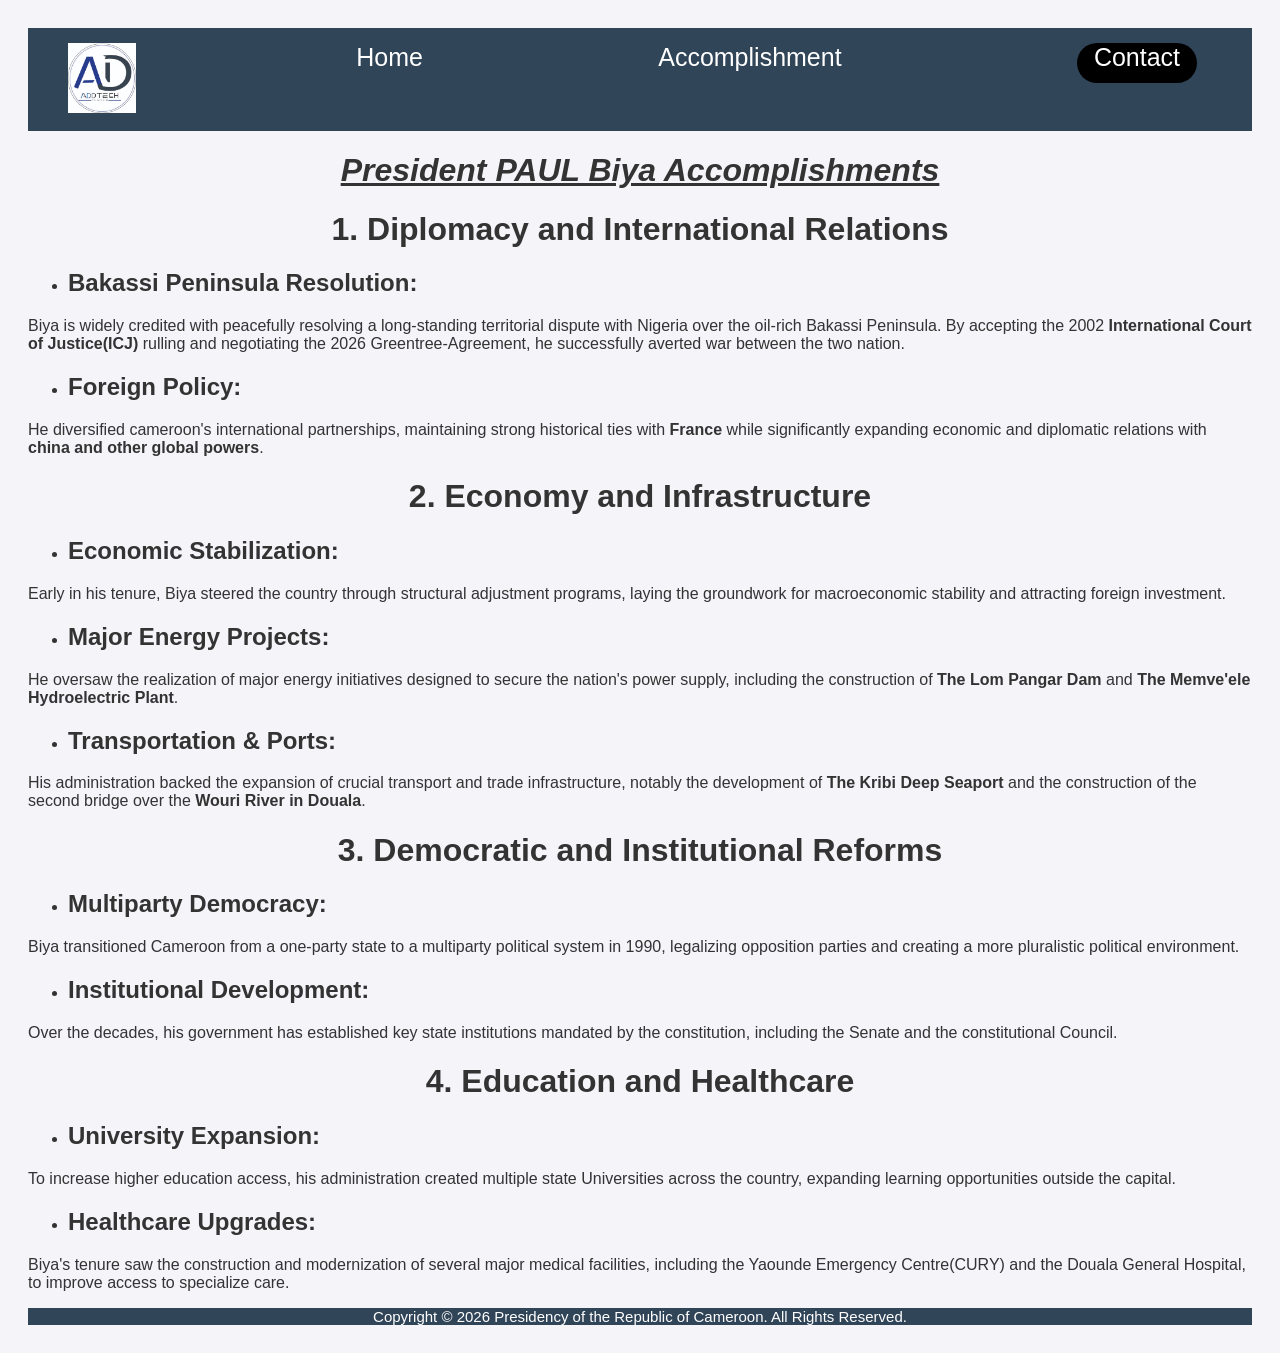
==== acco.html @ 5e07b2d7 "Pul biya documentation" ====
<!DOCTYPE html>
<html lang="en">
<head>
    <meta charset="UTF-8">
    <meta name="viewport" content="width=device-width, initial-scale=1.0">
    <title>Gasien Ferdinand</title>
    <link rel="stylesheet" href="style.css">
</head>
<body>
    <header>
    <nav class="boy">
            <div class="logo">
    <img src="LOGO.jpg" alt="logo">
</div>
            <a href="Paul.html">Home</a>
              <a href="acco.html">Accomplishment</a>
                    <a href="contact.html" class="contact-btn">Contact</a>
        </nav>
    </header>
    <body>
  <i> <u><h1>President PAUL Biya Accomplishments</h1></u> </i>
    <h1>1. Diplomacy and International Relations </h1>
    <ul>
        <li><h2>Bakassi Peninsula Resolution:</h2></li>
    </ul>
    <p>Biya is widely credited with peacefully resolving a long-standing territorial dispute with Nigeria over the oil-rich
        Bakassi Peninsula. By accepting the 2002 <b>International Court of Justice(ICJ)</b> rulling and negotiating the 2026 Greentree-Agreement, he successfully
        averted war between the two nation.
    </p>
    <ul>
        <li> <h2>Foreign Policy:</h2></li>
    </ul>
    <p>He diversified cameroon's international partnerships, maintaining strong historical ties with<b> France</b> while significantly expanding economic
        and diplomatic relations with <b>china and other global powers</b>.
    </p>
    <h1>2. Economy and Infrastructure</h1>
     <ul>
        <li> <h2>Economic Stabilization:</h2></li>
    </ul>
    <p>Early in his tenure, Biya steered the country through structural adjustment programs, laying the groundwork for 
        macroeconomic stability and attracting foreign investment.
    </p>
     <ul>
        <li> <h2>Major Energy Projects:</h2></li>
    </ul>
    <p>He oversaw the realization of major energy initiatives designed to secure the  nation's power supply, including the construction of <b>The Lom Pangar Dam</b>
        and <b>The Memve'ele Hydroelectric Plant</b>.
    </p>
     <ul>
        <li> <h2>Transportation & Ports:</h2></li>
    </ul>
    <p>His administration backed the expansion of crucial transport and trade infrastructure, notably the development of <b> The Kribi Deep Seaport</b>
        and the construction of the second bridge over the <b> Wouri River in Douala</b>.
    </p>
    <h1>3. Democratic and Institutional Reforms</h1>
     <ul>
        <li> <h2>Multiparty Democracy:</h2></li>
    </ul>
    <p>Biya transitioned Cameroon from a one-party state to a multiparty political system in 1990, legalizing opposition parties 
        and creating a more pluralistic political environment.
    </p>
     <ul>
        <li> <h2>Institutional Development:</h2></li>
    </ul>
    <p>Over the decades, his government has established key state institutions mandated by the constitution, including the Senate
        and the constitutional Council.
    </p>
    <h1>4. Education and Healthcare</h1>
     <ul>
        <li> <h2>University Expansion:</h2></li>
    </ul>
    <p>To increase higher education access, his administration created multiple state Universities across the country, expanding learning
        opportunities outside the capital.
    </p>
     <ul>
        <li> <h2>Healthcare Upgrades:</h2></li>
    </ul>
    <p>Biya's tenure saw the construction and modernization of several major medical facilities, including the Yaounde Emergency Centre(CURY)
        and the Douala General Hospital, to improve access to specialize care.
    </p>
     <footer>
        Copyright © 2026 Presidency of the Republic of Cameroon. All Rights Reserved.
    </footer>
    </body>
    </html>
---- style.css ----
body{
    padding: 20px;
    color: #333333;
     background-color: #f4f4f9;
    font-family: Arial, Helvetica, sans-serif
}
/* start of all the header */
.boy{
     display: flex;
    justify-content: space-between;
    padding: 15px 40px;
    position: sticky;
    top: 0;
}
.logo img{
    height: 70px;
    width: auto;
}
nav a {
    margin: 0 15px;
    text-decoration: none;
    color: white;
     font-size: 25px;
   
}
nav a:hover{
    color: #4bb761;
}
header{
   text-align: center;
   justify-content: space-between;
    font-size: 15px;
    color: white;
      background-color: rgb(49, 69, 88);
}
/* end of head */
h1{
    text-align: center;
}

footer{
    text-align: center;
    font-size: 15px;
     background-color: rgb(49, 69, 88);
    color: white;
}
/*for the contact */
.contact-container{
    display: flex;
    gap: 40px;
    background: white;
    padding: 40px;
    border-radius: 20px;
    box-shadow: 0 10px 30px rgba(0, 0, 0, 0.08);
    width: 850px;
}
.contact-info{
    flex: 1;
}
.contact-info h2{
    margin-bottom: 10px;
    color: #111827;
}
.contact-info p{
    color: #6b7280;
}
.info-box{
    margin-top: 30px;
    line-height: 2;
}
.contact-form{
    flex: 1;
    display: flex;
    flex-direction: column;
}
.contact-form input,
.contact-textarea{
    margin-bottom: 15px;
    padding: 14px;
    border: 1px solid #d1d5db;
    border-radius: 10px;
    outline: none;
    font-size: 15px;
}
.contact-form input:focus,
.contact-form textarea:focus{
    border-color: #2563eb;
}
.contact-form button{
    padding: 14px;
    background: #2563eb;
    color: white;
    border: none;
    border-radius: 10px;
    cursor: pointer;
    transition: 0.3s;
}
.contact-form button:hover{
    background: #1d4ed8;
}
/* what make it black */
.contact-btn{
    text-decoration: none;
    background: black;
    color: white;
  width: 120px;
  height: 40px;
    border-radius: 30px;
}
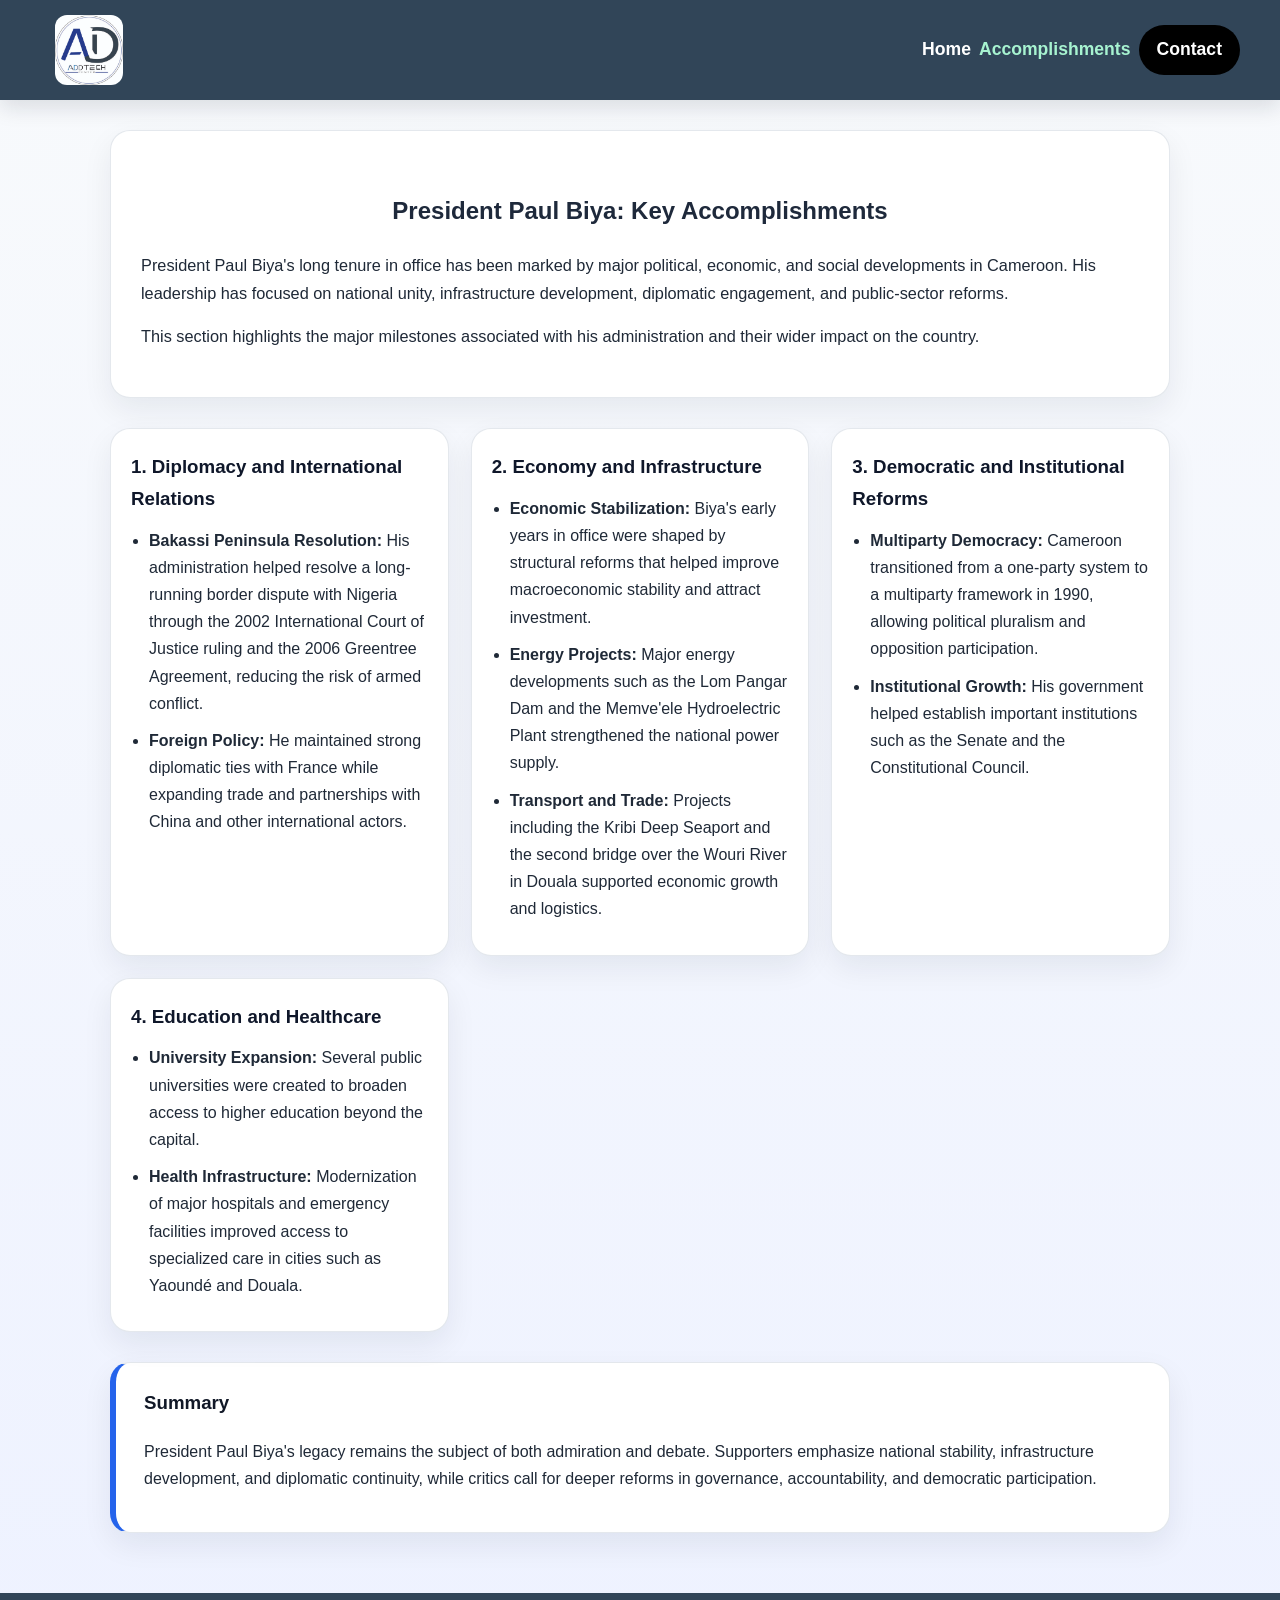
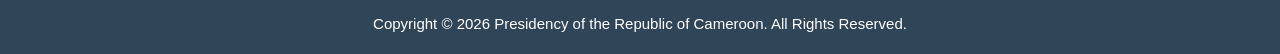
==== commit 0351336f: "Improve site pages and mobile responsiveness Co-authored-by: Copilot <223556219+Copilot@users.norepl" ====
--- a/acco.html
+++ b/acco.html
@@ -3,83 +3,74 @@
 <head>
     <meta charset="UTF-8">
     <meta name="viewport" content="width=device-width, initial-scale=1.0">
-    <title>Gasien Ferdinand</title>
+    <meta name="description" content="An overview of major milestones associated with Paul Biya's administration in Cameroon.">
+    <title>Paul Biya | Accomplishments</title>
     <link rel="stylesheet" href="style.css">
 </head>
 <body>
     <header>
-    <nav class="boy">
-            <div class="logo">
-    <img src="LOGO.jpg" alt="logo">
-</div>
-            <a href="Paul.html">Home</a>
-              <a href="acco.html">Accomplishment</a>
-                    <a href="contact.html" class="contact-btn">Contact</a>
+        <nav class="boy" aria-label="Main navigation">
+            <a class="logo" href="index.html" aria-label="Home">
+                <img src="LOGO.jpg" alt="Cameroon presidency logo">
+            </a>
+            <div class="nav-links">
+                <a href="index.html">Home</a>
+                <a href="acco.html" aria-current="page">Accomplishments</a>
+                <a href="contact.html" class="contact-btn">Contact</a>
+            </div>
         </nav>
     </header>
-    <body>
-  <i> <u><h1>President PAUL Biya Accomplishments</h1></u> </i>
-    <h1>1. Diplomacy and International Relations </h1>
-    <ul>
-        <li><h2>Bakassi Peninsula Resolution:</h2></li>
-    </ul>
-    <p>Biya is widely credited with peacefully resolving a long-standing territorial dispute with Nigeria over the oil-rich
-        Bakassi Peninsula. By accepting the 2002 <b>International Court of Justice(ICJ)</b> rulling and negotiating the 2026 Greentree-Agreement, he successfully
-        averted war between the two nation.
-    </p>
-    <ul>
-        <li> <h2>Foreign Policy:</h2></li>
-    </ul>
-    <p>He diversified cameroon's international partnerships, maintaining strong historical ties with<b> France</b> while significantly expanding economic
-        and diplomatic relations with <b>china and other global powers</b>.
-    </p>
-    <h1>2. Economy and Infrastructure</h1>
-     <ul>
-        <li> <h2>Economic Stabilization:</h2></li>
-    </ul>
-    <p>Early in his tenure, Biya steered the country through structural adjustment programs, laying the groundwork for 
-        macroeconomic stability and attracting foreign investment.
-    </p>
-     <ul>
-        <li> <h2>Major Energy Projects:</h2></li>
-    </ul>
-    <p>He oversaw the realization of major energy initiatives designed to secure the  nation's power supply, including the construction of <b>The Lom Pangar Dam</b>
-        and <b>The Memve'ele Hydroelectric Plant</b>.
-    </p>
-     <ul>
-        <li> <h2>Transportation & Ports:</h2></li>
-    </ul>
-    <p>His administration backed the expansion of crucial transport and trade infrastructure, notably the development of <b> The Kribi Deep Seaport</b>
-        and the construction of the second bridge over the <b> Wouri River in Douala</b>.
-    </p>
-    <h1>3. Democratic and Institutional Reforms</h1>
-     <ul>
-        <li> <h2>Multiparty Democracy:</h2></li>
-    </ul>
-    <p>Biya transitioned Cameroon from a one-party state to a multiparty political system in 1990, legalizing opposition parties 
-        and creating a more pluralistic political environment.
-    </p>
-     <ul>
-        <li> <h2>Institutional Development:</h2></li>
-    </ul>
-    <p>Over the decades, his government has established key state institutions mandated by the constitution, including the Senate
-        and the constitutional Council.
-    </p>
-    <h1>4. Education and Healthcare</h1>
-     <ul>
-        <li> <h2>University Expansion:</h2></li>
-    </ul>
-    <p>To increase higher education access, his administration created multiple state Universities across the country, expanding learning
-        opportunities outside the capital.
-    </p>
-     <ul>
-        <li> <h2>Healthcare Upgrades:</h2></li>
-    </ul>
-    <p>Biya's tenure saw the construction and modernization of several major medical facilities, including the Yaounde Emergency Centre(CURY)
-        and the Douala General Hospital, to improve access to specialize care.
-    </p>
-     <footer>
+
+    <main class="page-content">
+        <section class="intro-card">
+            <h1>President Paul Biya: Key Accomplishments</h1>
+            <p>President Paul Biya's long tenure in office has been marked by major political, economic, and social developments in Cameroon. His leadership has focused on national unity, infrastructure development, diplomatic engagement, and public-sector reforms.</p>
+            <p>This section highlights the major milestones associated with his administration and their wider impact on the country.</p>
+        </section>
+
+        <section class="achievement-grid">
+            <article class="achievement-card">
+                <h3>1. Diplomacy and International Relations</h3>
+                <ul>
+                    <li><strong>Bakassi Peninsula Resolution:</strong> His administration helped resolve a long-running border dispute with Nigeria through the 2002 International Court of Justice ruling and the 2006 Greentree Agreement, reducing the risk of armed conflict.</li>
+                    <li><strong>Foreign Policy:</strong> He maintained strong diplomatic ties with France while expanding trade and partnerships with China and other international actors.</li>
+                </ul>
+            </article>
+
+            <article class="achievement-card">
+                <h3>2. Economy and Infrastructure</h3>
+                <ul>
+                    <li><strong>Economic Stabilization:</strong> Biya's early years in office were shaped by structural reforms that helped improve macroeconomic stability and attract investment.</li>
+                    <li><strong>Energy Projects:</strong> Major energy developments such as the Lom Pangar Dam and the Memve'ele Hydroelectric Plant strengthened the national power supply.</li>
+                    <li><strong>Transport and Trade:</strong> Projects including the Kribi Deep Seaport and the second bridge over the Wouri River in Douala supported economic growth and logistics.</li>
+                </ul>
+            </article>
+
+            <article class="achievement-card">
+                <h3>3. Democratic and Institutional Reforms</h3>
+                <ul>
+                    <li><strong>Multiparty Democracy:</strong> Cameroon transitioned from a one-party system to a multiparty framework in 1990, allowing political pluralism and opposition participation.</li>
+                    <li><strong>Institutional Growth:</strong> His government helped establish important institutions such as the Senate and the Constitutional Council.</li>
+                </ul>
+            </article>
+
+            <article class="achievement-card">
+                <h3>4. Education and Healthcare</h3>
+                <ul>
+                    <li><strong>University Expansion:</strong> Several public universities were created to broaden access to higher education beyond the capital.</li>
+                    <li><strong>Health Infrastructure:</strong> Modernization of major hospitals and emergency facilities improved access to specialized care in cities such as Yaoundé and Douala.</li>
+                </ul>
+            </article>
+        </section>
+
+        <aside class="summary-box">
+            <h3>Summary</h3>
+            <p>President Paul Biya's legacy remains the subject of both admiration and debate. Supporters emphasize national stability, infrastructure development, and diplomatic continuity, while critics call for deeper reforms in governance, accountability, and democratic participation.</p>
+        </aside>
+    </main>
+
+    <footer>
         Copyright © 2026 Presidency of the Republic of Cameroon. All Rights Reserved.
     </footer>
-    </body>
-    </html>+</body>
+</html>
--- a/style.css
+++ b/style.css
@@ -1,80 +1,175 @@
-body{
-    padding: 20px;
-    color: #333333;
-     background-color: #f4f4f9;
-    font-family: Arial, Helvetica, sans-serif
-}
+* {
+    box-sizing: border-box;
+}
+
+body {
+    margin: 0;
+    padding: 0;
+    color: #1f2937;
+    background: linear-gradient(180deg, #f8fafc 0%, #eef2ff 100%);
+    font-family: Arial, Helvetica, sans-serif;
+    line-height: 1.7;
+}
+
+img {
+    max-width: 100%;
+    display: block;
+}
+
 /* start of all the header */
-.boy{
-     display: flex;
+.boy {
+    display: flex;
     justify-content: space-between;
+    align-items: center;
     padding: 15px 40px;
     position: sticky;
     top: 0;
-}
-.logo img{
+    z-index: 10;
+}
+
+.logo img {
     height: 70px;
     width: auto;
-}
+    border-radius: 12px;
+}
+
 nav a {
     margin: 0 15px;
     text-decoration: none;
     color: white;
-     font-size: 25px;
-   
-}
-nav a:hover{
+    font-size: 1.1rem;
+    font-weight: 600;
+}
+
+nav a:hover {
     color: #4bb761;
 }
-header{
-   text-align: center;
-   justify-content: space-between;
+
+header {
+    text-align: center;
+    justify-content: space-between;
     font-size: 15px;
     color: white;
-      background-color: rgb(49, 69, 88);
+    background-color: rgb(49, 69, 88);
+    box-shadow: 0 8px 20px rgba(15, 23, 42, 0.12);
 }
 /* end of head */
-h1{
+
+h1 {
     text-align: center;
-}
-
-footer{
+    color: #1e293b;
+    margin: 30px 0 20px;
+}
+
+h2, h3 {
+    color: #111827;
+}
+
+.page-content {
+    max-width: 1100px;
+    margin: 0 auto;
+    padding: 30px 20px 60px;
+}
+
+.intro-card,
+.achievement-card,
+.summary-box,
+.contact-container {
+    background: #ffffff;
+    border: 1px solid rgba(148, 163, 184, 0.25);
+    border-radius: 20px;
+    box-shadow: 0 12px 30px rgba(15, 23, 42, 0.07);
+}
+
+.intro-card {
+    padding: 30px;
+    margin-bottom: 30px;
+}
+
+.intro-card p {
+    margin: 0 0 16px;
+    font-size: 1.02rem;
+}
+
+.achievement-grid {
+    display: grid;
+    grid-template-columns: repeat(auto-fit, minmax(260px, 1fr));
+    gap: 22px;
+    margin-top: 30px;
+}
+
+.achievement-card {
+    padding: 22px 20px;
+}
+
+.achievement-card h3 {
+    margin-top: 0;
+    margin-bottom: 12px;
+    color: #0f172a;
+}
+
+.achievement-card ul {
+    margin: 0;
+    padding-left: 18px;
+}
+
+.achievement-card li {
+    margin-bottom: 10px;
+}
+
+.summary-box {
+    padding: 24px 28px;
+    margin-top: 30px;
+    border-left: 6px solid #2563eb;
+}
+
+.summary-box h3 {
+    margin-top: 0;
+}
+
+footer {
     text-align: center;
     font-size: 15px;
-     background-color: rgb(49, 69, 88);
+    background-color: rgb(49, 69, 88);
     color: white;
-}
+    padding: 18px 10px;
+}
+
 /*for the contact */
-.contact-container{
+.contact-container {
     display: flex;
     gap: 40px;
-    background: white;
     padding: 40px;
-    border-radius: 20px;
-    box-shadow: 0 10px 30px rgba(0, 0, 0, 0.08);
-    width: 850px;
-}
-.contact-info{
+    width: min(900px, calc(100% - 30px));
+    margin: 30px auto 0;
+}
+
+.contact-info {
     flex: 1;
 }
-.contact-info h2{
+
+.contact-info h2 {
     margin-bottom: 10px;
     color: #111827;
 }
-.contact-info p{
+
+.contact-info p {
     color: #6b7280;
 }
-.info-box{
+
+.info-box {
     margin-top: 30px;
     line-height: 2;
 }
-.contact-form{
+
+.contact-form {
     flex: 1;
     display: flex;
     flex-direction: column;
 }
+
 .contact-form input,
-.contact-textarea{
+.contact-textarea {
     margin-bottom: 15px;
     padding: 14px;
     border: 1px solid #d1d5db;
@@ -82,11 +177,13 @@
     outline: none;
     font-size: 15px;
 }
+
 .contact-form input:focus,
-.contact-form textarea:focus{
+.contact-form textarea:focus {
     border-color: #2563eb;
 }
-.contact-form button{
+
+.contact-form button {
     padding: 14px;
     background: #2563eb;
     color: white;
@@ -95,15 +192,368 @@
     cursor: pointer;
     transition: 0.3s;
 }
-.contact-form button:hover{
+
+.contact-form button:hover {
     background: #1d4ed8;
 }
+
 /* what make it black */
-.contact-btn{
+.contact-btn {
     text-decoration: none;
     background: black;
     color: white;
-  width: 120px;
-  height: 40px;
+    padding: 10px 18px;
     border-radius: 30px;
+    display: inline-flex;
+    align-items: center;
+    justify-content: center;
+}
+
+/* Homepage, contact page, and responsive layouts */
+.nav-links {
+    display: flex;
+    align-items: center;
+    justify-content: flex-end;
+    gap: 8px;
+}
+
+.nav-links a {
+    margin: 0;
+}
+
+.nav-links a[aria-current="page"]:not(.contact-btn) {
+    color: #a7f3d0;
+}
+
+.page-content {
+    width: 100%;
+}
+
+.hero-card {
+    display: grid;
+    grid-template-columns: minmax(0, 1.15fr) minmax(260px, 0.85fr);
+    align-items: center;
+    gap: 36px;
+    padding: clamp(24px, 5vw, 56px);
+    margin-bottom: 48px;
+    overflow: hidden;
+    background: linear-gradient(135deg, #ffffff 0%, #e0f2fe 100%);
+    border: 1px solid rgba(148, 163, 184, 0.25);
+    border-radius: 24px;
+    box-shadow: 0 16px 38px rgba(15, 23, 42, 0.1);
+}
+
+.hero-copy h1 {
+    text-align: left;
+    font-size: clamp(2rem, 5vw, 3.5rem);
+    line-height: 1.15;
+    margin: 8px 0 18px;
+}
+
+.hero-copy > p:not(.eyebrow) {
+    max-width: 620px;
+    color: #475569;
+    font-size: 1.1rem;
+}
+
+.eyebrow {
+    margin: 0;
+    color: #2563eb;
+    font-size: 0.8rem;
+    font-weight: 700;
+    letter-spacing: 0.12em;
+    text-transform: uppercase;
+}
+
+.hero-image {
+    width: 100%;
+    max-height: 410px;
+    object-fit: cover;
+    object-position: center top;
+    border-radius: 18px;
+}
+
+.primary-link {
+    display: inline-block;
+    margin-top: 12px;
+    padding: 12px 18px;
+    border-radius: 999px;
+    background: #1d4ed8;
+    color: #fff;
+    font-weight: 700;
+    text-decoration: none;
+}
+
+.primary-link:hover,
+.primary-link:focus-visible {
+    background: #1e40af;
+}
+
+.content-section {
+    margin: 0 0 48px;
+}
+
+.section-heading {
+    margin-bottom: 18px;
+}
+
+.section-heading h2 {
+    margin: 4px 0 0;
+    font-size: clamp(1.6rem, 3vw, 2rem);
+}
+
+.content-card {
+    padding: 24px;
+    background: #fff;
+    border: 1px solid rgba(148, 163, 184, 0.25);
+    border-radius: 18px;
+    box-shadow: 0 10px 24px rgba(15, 23, 42, 0.06);
+}
+
+.content-card h3 {
+    margin-top: 0;
+}
+
+.detail-list {
+    padding-left: 22px;
+}
+
+.detail-list li {
+    margin: 8px 0;
+}
+
+.timeline {
+    display: grid;
+    grid-template-columns: repeat(auto-fit, minmax(220px, 1fr));
+    gap: 14px;
+    margin: 0;
+    padding: 0;
+    list-style: none;
+}
+
+.timeline li {
+    padding: 18px;
+    background: #fff;
+    border-left: 4px solid #2563eb;
+    border-radius: 6px 14px 14px 6px;
+    box-shadow: 0 8px 20px rgba(15, 23, 42, 0.06);
+}
+
+.timeline strong,
+.timeline span {
+    display: block;
+}
+
+.timeline strong {
+    margin-bottom: 6px;
+    color: #1d4ed8;
+}
+
+.feature-grid {
+    display: grid;
+    grid-template-columns: repeat(auto-fit, minmax(230px, 1fr));
+    gap: 18px;
+}
+
+.feature-grid a,
+.info-box a {
+    overflow-wrap: anywhere;
+}
+
+.event-card {
+    display: grid;
+    grid-template-columns: minmax(220px, 0.75fr) 1fr;
+    align-items: center;
+    gap: 24px;
+    padding: 24px;
+    background: #fff;
+    border: 1px solid rgba(148, 163, 184, 0.25);
+    border-radius: 18px;
+    box-shadow: 0 10px 24px rgba(15, 23, 42, 0.06);
+}
+
+.event-card img {
+    width: 100%;
+    max-height: 330px;
+    object-fit: cover;
+    border-radius: 14px;
+}
+
+.contact-page {
+    max-width: 1000px;
+}
+
+.contact-heading {
+    margin: 0 auto 28px;
+    text-align: center;
+}
+
+.contact-heading h1 {
+    margin: 4px 0;
+    font-size: clamp(2rem, 5vw, 3rem);
+}
+
+.contact-heading > p:last-child {
+    margin-top: 4px;
+    color: #64748b;
+}
+
+.contact-container {
+    align-items: flex-start;
+    margin: 0 auto 40px;
+}
+
+.contact-info,
+.contact-form-panel {
+    min-width: 0;
+}
+
+.contact-info h2,
+.contact-form-panel h2 {
+    margin-top: 6px;
+}
+
+.info-box {
+    margin-top: 24px;
+    font-style: normal;
+}
+
+.info-box p {
+    margin: 0 0 18px;
+}
+
+.info-box a {
+    color: #1d4ed8;
+}
+
+.contact-form {
+    gap: 8px;
+}
+
+.contact-form label {
+    font-weight: 700;
+    color: #334155;
+}
+
+.contact-form input,
+.contact-form textarea {
+    width: 100%;
+    margin: 0 0 10px;
+    font: inherit;
+}
+
+.contact-form textarea {
+    resize: vertical;
+}
+
+.contact-form input:focus-visible,
+.contact-form textarea:focus-visible,
+.contact-form button:focus-visible,
+.nav-links a:focus-visible,
+.primary-link:focus-visible {
+    outline: 3px solid #93c5fd;
+    outline-offset: 3px;
+}
+
+.form-note {
+    margin: 6px 0 0;
+    color: #64748b;
+    font-size: 0.85rem;
+}
+
+@media (max-width: 700px) {
+    .boy {
+        position: static;
+        flex-direction: column;
+        gap: 12px;
+        padding: 12px 16px 16px;
+    }
+
+    .logo img {
+        height: 56px;
+    }
+
+    .nav-links {
+        width: 100%;
+        justify-content: center;
+        flex-wrap: wrap;
+        gap: 8px 16px;
+    }
+
+    .nav-links a {
+        font-size: 1rem;
+    }
+
+    .page-content {
+        padding: 22px 16px 40px;
+    }
+
+    .intro-card h1 {
+        font-size: clamp(1.5rem, 6vw, 2rem);
+        line-height: 1.25;
+        overflow-wrap: anywhere;
+    }
+
+    .hero-card {
+        grid-template-columns: 1fr;
+        gap: 24px;
+        margin-bottom: 36px;
+    }
+
+    .hero-image {
+        max-height: 360px;
+    }
+
+    .content-section {
+        margin-bottom: 36px;
+    }
+
+    .event-card {
+        grid-template-columns: 1fr;
+    }
+
+    .event-card img {
+        max-height: 300px;
+    }
+
+    .contact-container {
+        flex-direction: column;
+        gap: 24px;
+        width: 100%;
+        padding: 24px;
+    }
+}
+
+@media (max-width: 420px) {
+    .nav-links {
+        gap: 8px 12px;
+    }
+
+    .nav-links a {
+        font-size: 0.9rem;
+    }
+
+    .contact-btn {
+        padding: 8px 12px;
+    }
+
+    .hero-card,
+    .content-card,
+    .event-card,
+    .contact-container {
+        padding: 18px;
+        border-radius: 16px;
+    }
+
+    .intro-card {
+        padding: 20px;
+    }
+
+    .timeline {
+        grid-template-columns: 1fr;
+    }
+
+    footer {
+        font-size: 0.82rem;
+    }
 }
